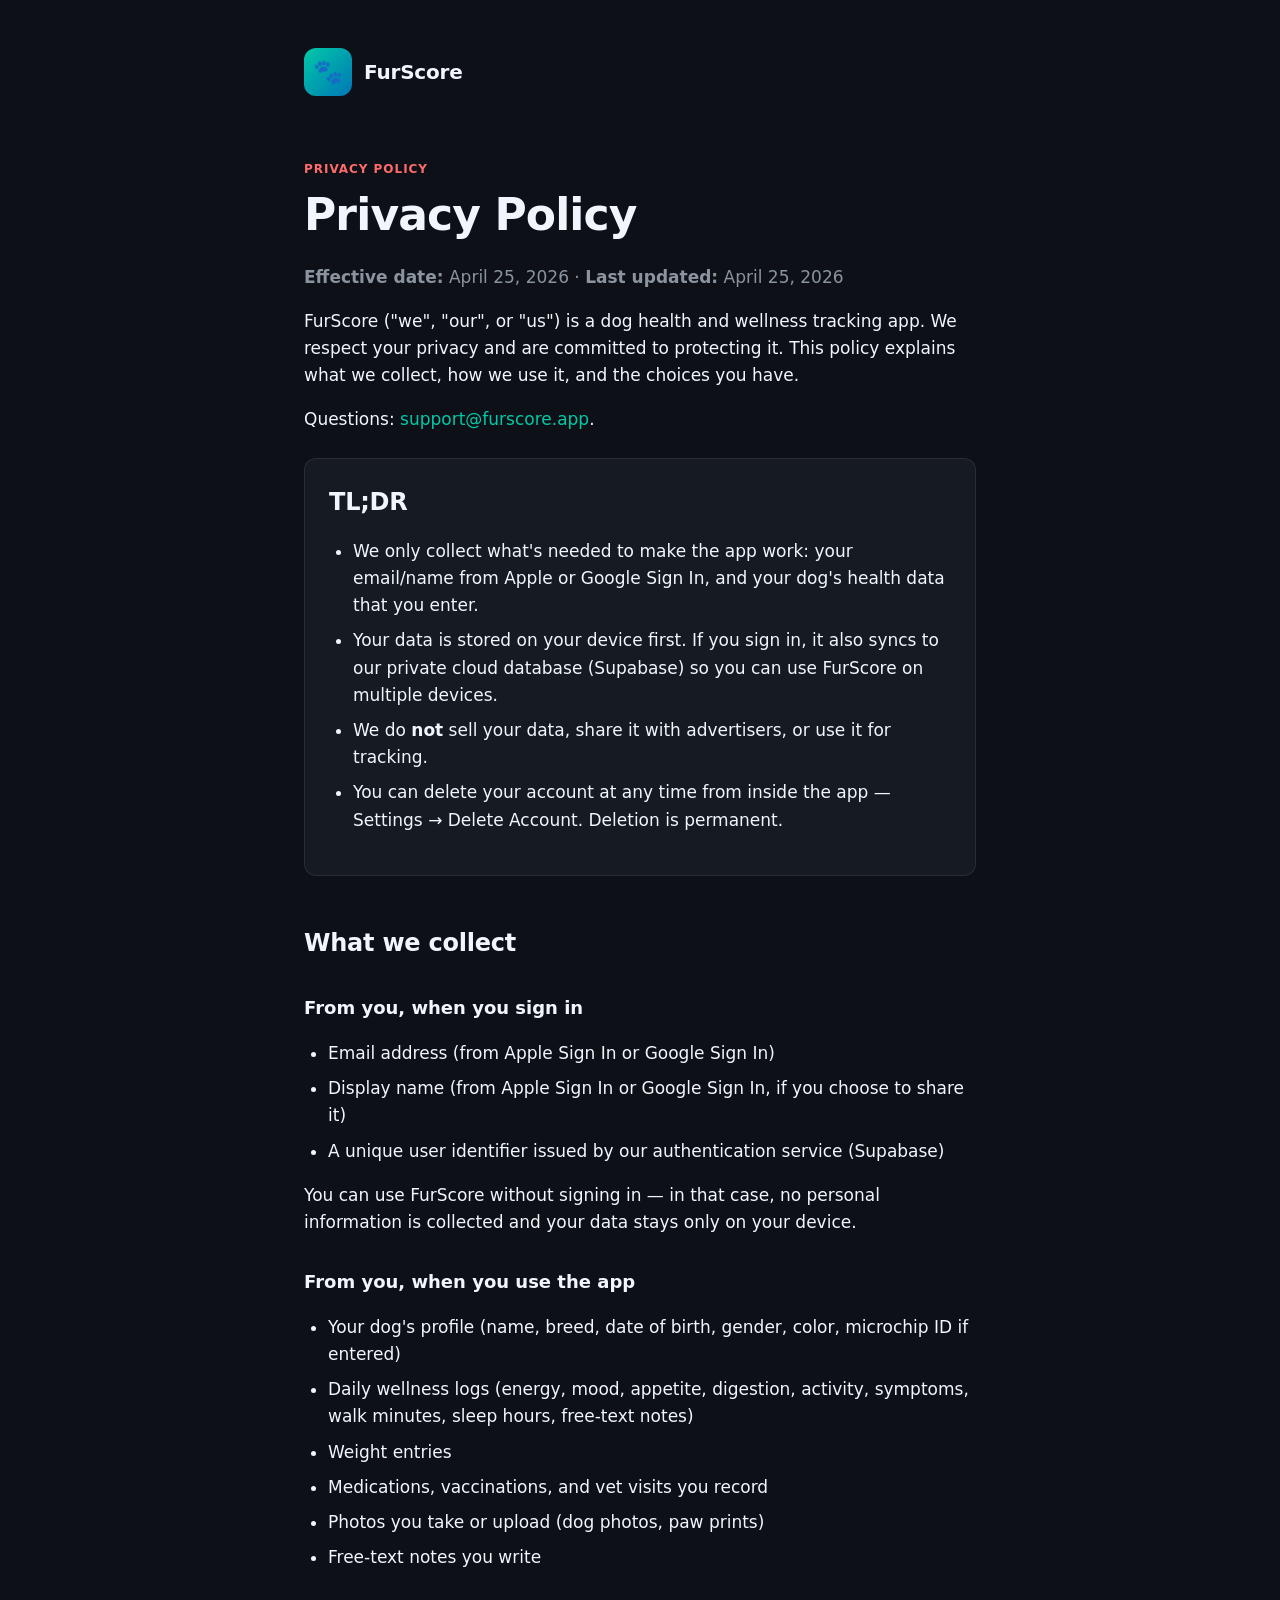
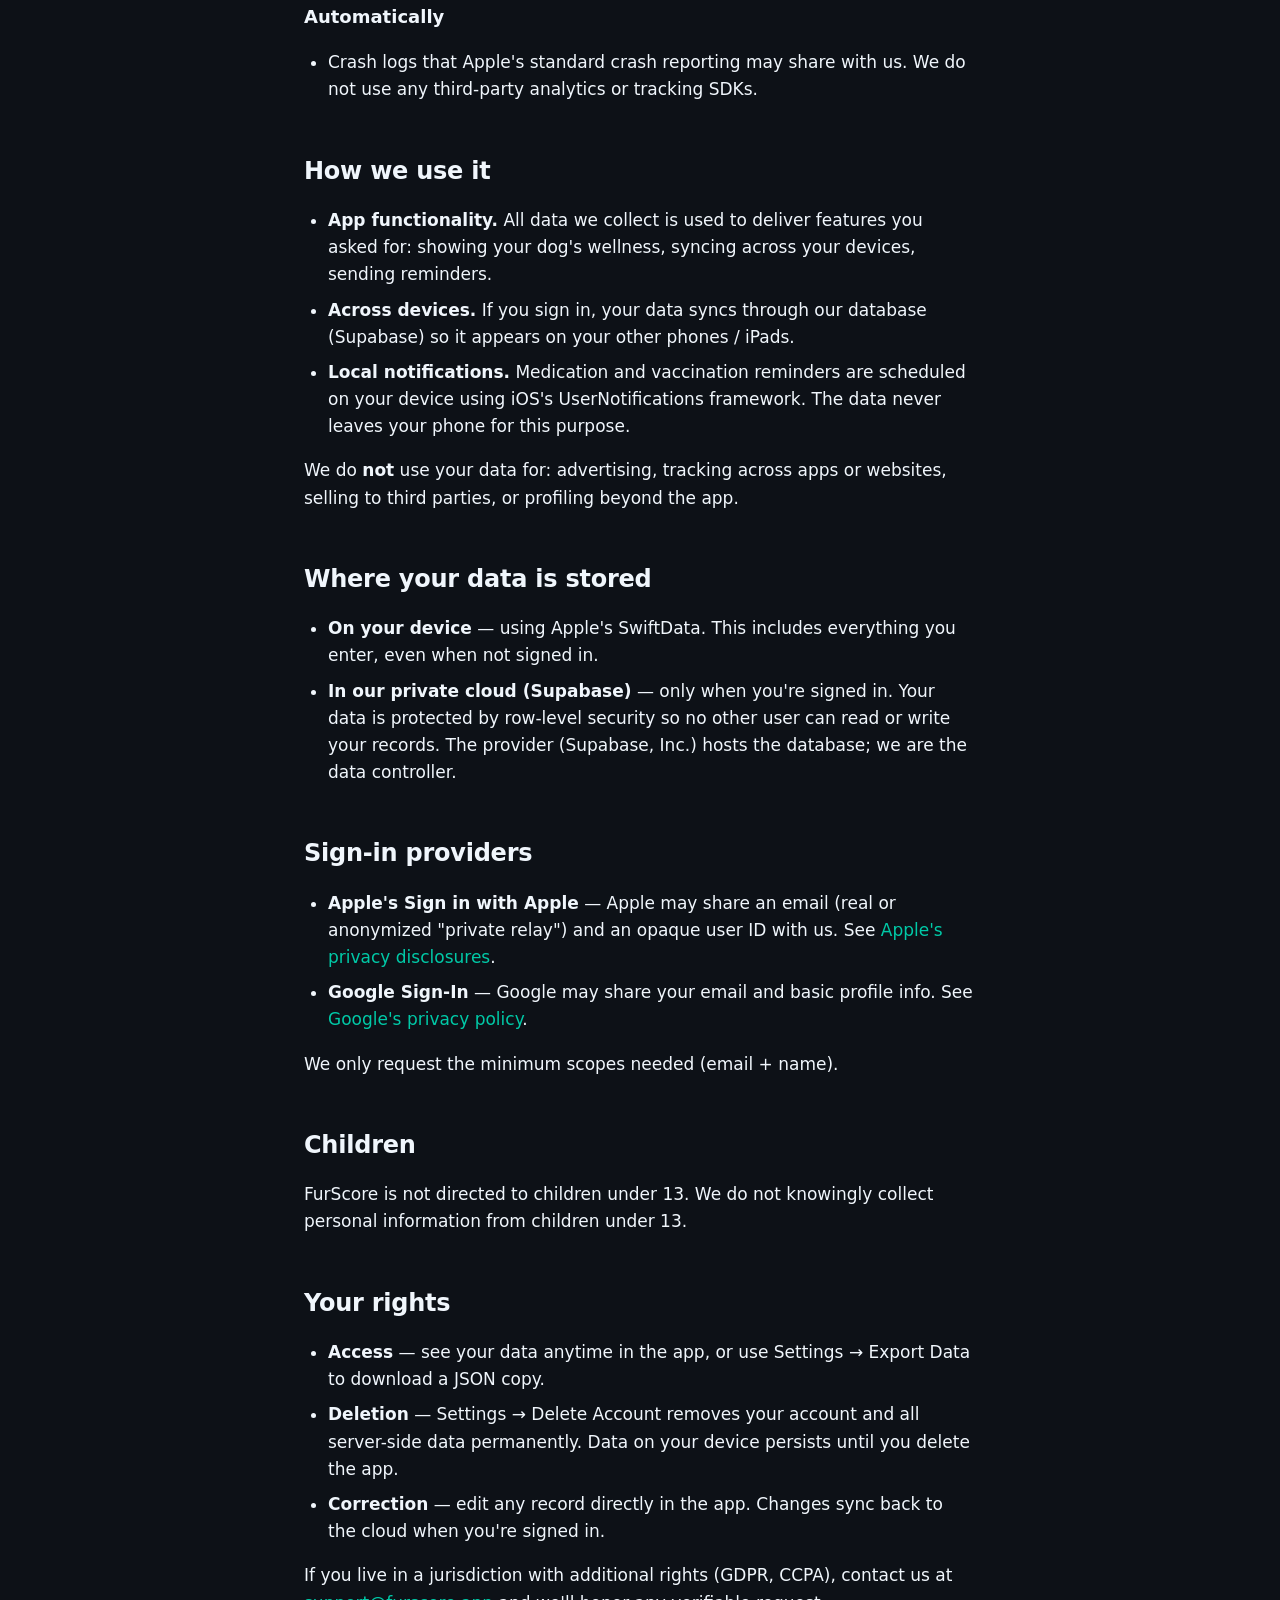
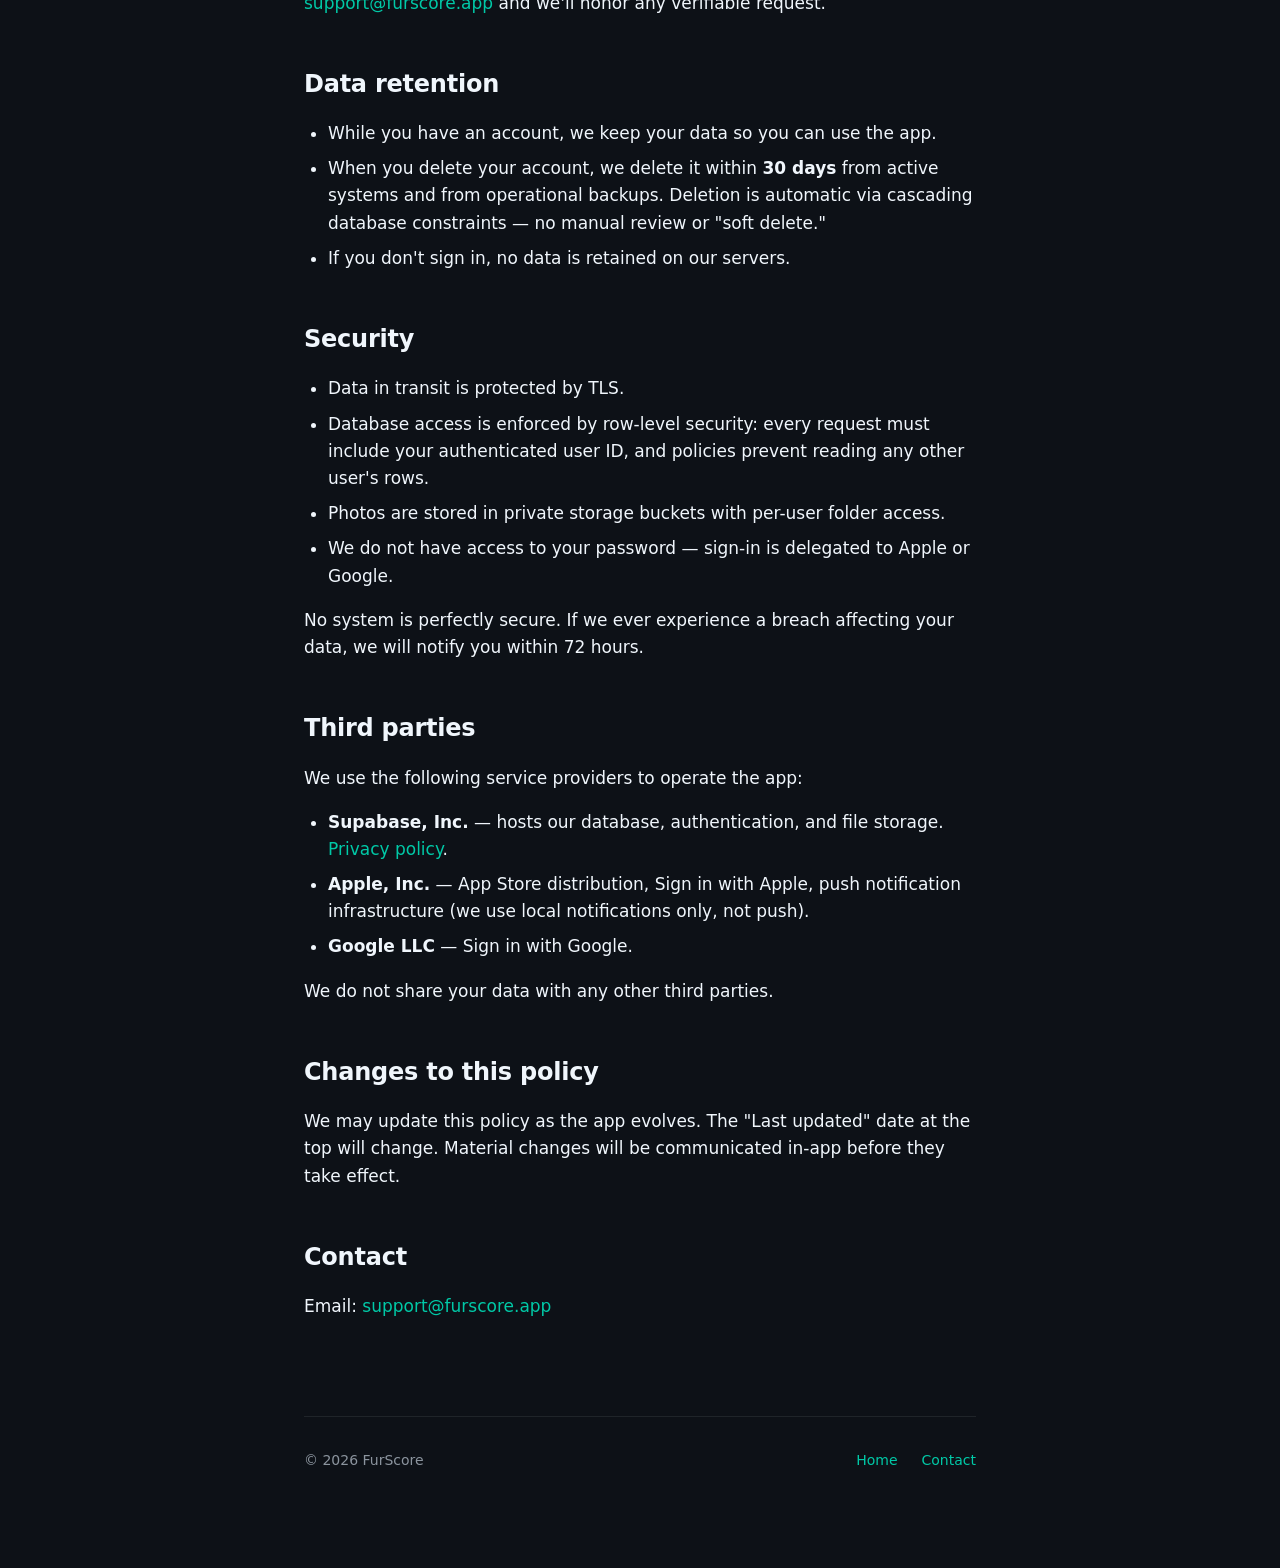
==== privacy.html @ dee716a1 "feat: initial landing page + privacy policy" ====
<!doctype html>
<html lang="en">
<head>
  <meta charset="utf-8">
  <meta name="viewport" content="width=device-width, initial-scale=1">
  <title>Privacy Policy — FurScore</title>
  <meta name="description" content="FurScore privacy policy. What we collect, how we use it, and your choices.">
  <link rel="stylesheet" href="styles.css">
</head>
<body>
  <main class="container">
    <header class="site-header">
      <div class="logo">🐾</div>
      <div class="brand"><a href="index.html" style="color: inherit;">FurScore</a></div>
    </header>

    <div class="eyebrow">Privacy Policy</div>
    <h1>Privacy Policy</h1>
    <p class="muted"><strong>Effective date:</strong> April 25, 2026 · <strong>Last updated:</strong> April 25, 2026</p>

    <p>FurScore ("we", "our", or "us") is a dog health and wellness tracking app. We respect your privacy and are committed to protecting it. This policy explains what we collect, how we use it, and the choices you have.</p>
    <p>Questions: <a href="mailto:support@furscore.app">support@furscore.app</a>.</p>

    <div class="card">
      <h2>TL;DR</h2>
      <ul>
        <li>We only collect what's needed to make the app work: your email/name from Apple or Google Sign In, and your dog's health data that you enter.</li>
        <li>Your data is stored on your device first. If you sign in, it also syncs to our private cloud database (Supabase) so you can use FurScore on multiple devices.</li>
        <li>We do <strong>not</strong> sell your data, share it with advertisers, or use it for tracking.</li>
        <li>You can delete your account at any time from inside the app — Settings → Delete Account. Deletion is permanent.</li>
      </ul>
    </div>

    <h2>What we collect</h2>

    <h3>From you, when you sign in</h3>
    <ul>
      <li>Email address (from Apple Sign In or Google Sign In)</li>
      <li>Display name (from Apple Sign In or Google Sign In, if you choose to share it)</li>
      <li>A unique user identifier issued by our authentication service (Supabase)</li>
    </ul>
    <p>You can use FurScore without signing in — in that case, no personal information is collected and your data stays only on your device.</p>

    <h3>From you, when you use the app</h3>
    <ul>
      <li>Your dog's profile (name, breed, date of birth, gender, color, microchip ID if entered)</li>
      <li>Daily wellness logs (energy, mood, appetite, digestion, activity, symptoms, walk minutes, sleep hours, free-text notes)</li>
      <li>Weight entries</li>
      <li>Medications, vaccinations, and vet visits you record</li>
      <li>Photos you take or upload (dog photos, paw prints)</li>
      <li>Free-text notes you write</li>
    </ul>

    <h3>Automatically</h3>
    <ul>
      <li>Crash logs that Apple's standard crash reporting may share with us. We do not use any third-party analytics or tracking SDKs.</li>
    </ul>

    <h2>How we use it</h2>
    <ul>
      <li><strong>App functionality.</strong> All data we collect is used to deliver features you asked for: showing your dog's wellness, syncing across your devices, sending reminders.</li>
      <li><strong>Across devices.</strong> If you sign in, your data syncs through our database (Supabase) so it appears on your other phones / iPads.</li>
      <li><strong>Local notifications.</strong> Medication and vaccination reminders are scheduled on your device using iOS's UserNotifications framework. The data never leaves your phone for this purpose.</li>
    </ul>
    <p>We do <strong>not</strong> use your data for: advertising, tracking across apps or websites, selling to third parties, or profiling beyond the app.</p>

    <h2>Where your data is stored</h2>
    <ul>
      <li><strong>On your device</strong> — using Apple's SwiftData. This includes everything you enter, even when not signed in.</li>
      <li><strong>In our private cloud (Supabase)</strong> — only when you're signed in. Your data is protected by row-level security so no other user can read or write your records. The provider (Supabase, Inc.) hosts the database; we are the data controller.</li>
    </ul>

    <h2>Sign-in providers</h2>
    <ul>
      <li><strong>Apple's Sign in with Apple</strong> — Apple may share an email (real or anonymized "private relay") and an opaque user ID with us. See <a href="https://www.apple.com/legal/privacy/data/en/sign-in-with-apple/" target="_blank" rel="noopener">Apple's privacy disclosures</a>.</li>
      <li><strong>Google Sign-In</strong> — Google may share your email and basic profile info. See <a href="https://policies.google.com/privacy" target="_blank" rel="noopener">Google's privacy policy</a>.</li>
    </ul>
    <p>We only request the minimum scopes needed (email + name).</p>

    <h2>Children</h2>
    <p>FurScore is not directed to children under 13. We do not knowingly collect personal information from children under 13.</p>

    <h2>Your rights</h2>
    <ul>
      <li><strong>Access</strong> — see your data anytime in the app, or use Settings → Export Data to download a JSON copy.</li>
      <li><strong>Deletion</strong> — Settings → Delete Account removes your account and all server-side data permanently. Data on your device persists until you delete the app.</li>
      <li><strong>Correction</strong> — edit any record directly in the app. Changes sync back to the cloud when you're signed in.</li>
    </ul>
    <p>If you live in a jurisdiction with additional rights (GDPR, CCPA), contact us at <a href="mailto:support@furscore.app">support@furscore.app</a> and we'll honor any verifiable request.</p>

    <h2>Data retention</h2>
    <ul>
      <li>While you have an account, we keep your data so you can use the app.</li>
      <li>When you delete your account, we delete it within <strong>30 days</strong> from active systems and from operational backups. Deletion is automatic via cascading database constraints — no manual review or "soft delete."</li>
      <li>If you don't sign in, no data is retained on our servers.</li>
    </ul>

    <h2>Security</h2>
    <ul>
      <li>Data in transit is protected by TLS.</li>
      <li>Database access is enforced by row-level security: every request must include your authenticated user ID, and policies prevent reading any other user's rows.</li>
      <li>Photos are stored in private storage buckets with per-user folder access.</li>
      <li>We do not have access to your password — sign-in is delegated to Apple or Google.</li>
    </ul>
    <p>No system is perfectly secure. If we ever experience a breach affecting your data, we will notify you within 72 hours.</p>

    <h2>Third parties</h2>
    <p>We use the following service providers to operate the app:</p>
    <ul>
      <li><strong>Supabase, Inc.</strong> — hosts our database, authentication, and file storage. <a href="https://supabase.com/privacy" target="_blank" rel="noopener">Privacy policy</a>.</li>
      <li><strong>Apple, Inc.</strong> — App Store distribution, Sign in with Apple, push notification infrastructure (we use local notifications only, not push).</li>
      <li><strong>Google LLC</strong> — Sign in with Google.</li>
    </ul>
    <p>We do not share your data with any other third parties.</p>

    <h2>Changes to this policy</h2>
    <p>We may update this policy as the app evolves. The "Last updated" date at the top will change. Material changes will be communicated in-app before they take effect.</p>

    <h2>Contact</h2>
    <p>Email: <a href="mailto:support@furscore.app">support@furscore.app</a></p>

    <footer>
      <div>© 2026 FurScore</div>
      <nav>
        <a href="index.html">Home</a>
        <a href="mailto:support@furscore.app">Contact</a>
      </nav>
    </footer>
  </main>
</body>
</html>
---- styles.css ----
:root {
  --bg: #0d1117;
  --surface: #161b22;
  --text: #f0f6fc;
  --text-muted: #8b949e;
  --primary: #00c9a7;
  --accent: #ff6b6b;
  --border: rgba(240, 246, 252, 0.08);
  --max-width: 720px;
}

* { box-sizing: border-box; }

html {
  scroll-behavior: smooth;
  -webkit-text-size-adjust: 100%;
}

body {
  margin: 0;
  font-family: -apple-system, BlinkMacSystemFont, "SF Pro Rounded", "SF Pro Text", system-ui, sans-serif;
  background: var(--bg);
  color: var(--text);
  line-height: 1.6;
  font-size: 17px;
}

a {
  color: var(--primary);
  text-decoration: none;
}

a:hover { text-decoration: underline; }

.container {
  max-width: var(--max-width);
  margin: 0 auto;
  padding: 48px 24px 96px;
}

header.site-header {
  display: flex;
  align-items: center;
  gap: 12px;
  margin-bottom: 64px;
}

.logo {
  width: 48px;
  height: 48px;
  border-radius: 12px;
  background: linear-gradient(135deg, var(--primary), #0077b6);
  display: flex;
  align-items: center;
  justify-content: center;
  font-size: 24px;
}

.brand {
  font-weight: 800;
  font-size: 20px;
  letter-spacing: -0.01em;
}

.eyebrow {
  text-transform: uppercase;
  letter-spacing: 0.08em;
  font-size: 12px;
  font-weight: 800;
  color: var(--accent);
  margin-bottom: 12px;
}

h1 {
  font-size: 44px;
  font-weight: 800;
  line-height: 1.1;
  margin: 0 0 24px;
  letter-spacing: -0.02em;
}

h2 {
  font-size: 24px;
  font-weight: 700;
  margin: 48px 0 16px;
  letter-spacing: -0.01em;
}

h3 {
  font-size: 18px;
  font-weight: 700;
  margin: 32px 0 12px;
}

p, li { color: var(--text); }

.muted { color: var(--text-muted); }

ul {
  padding-left: 24px;
}

li { margin-bottom: 8px; }

.lede {
  font-size: 19px;
  color: var(--text-muted);
  margin-bottom: 32px;
}

.card {
  background: var(--surface);
  border: 1px solid var(--border);
  border-radius: 12px;
  padding: 24px;
  margin: 24px 0;
}

.card h2:first-child { margin-top: 0; }

footer {
  margin-top: 96px;
  padding-top: 32px;
  border-top: 1px solid var(--border);
  color: var(--text-muted);
  font-size: 14px;
  display: flex;
  justify-content: space-between;
  flex-wrap: wrap;
  gap: 12px;
}

footer nav { display: flex; gap: 24px; }

@media (max-width: 600px) {
  h1 { font-size: 34px; }
  h2 { font-size: 22px; }
  .container { padding: 32px 20px 64px; }
  footer { flex-direction: column; }
}
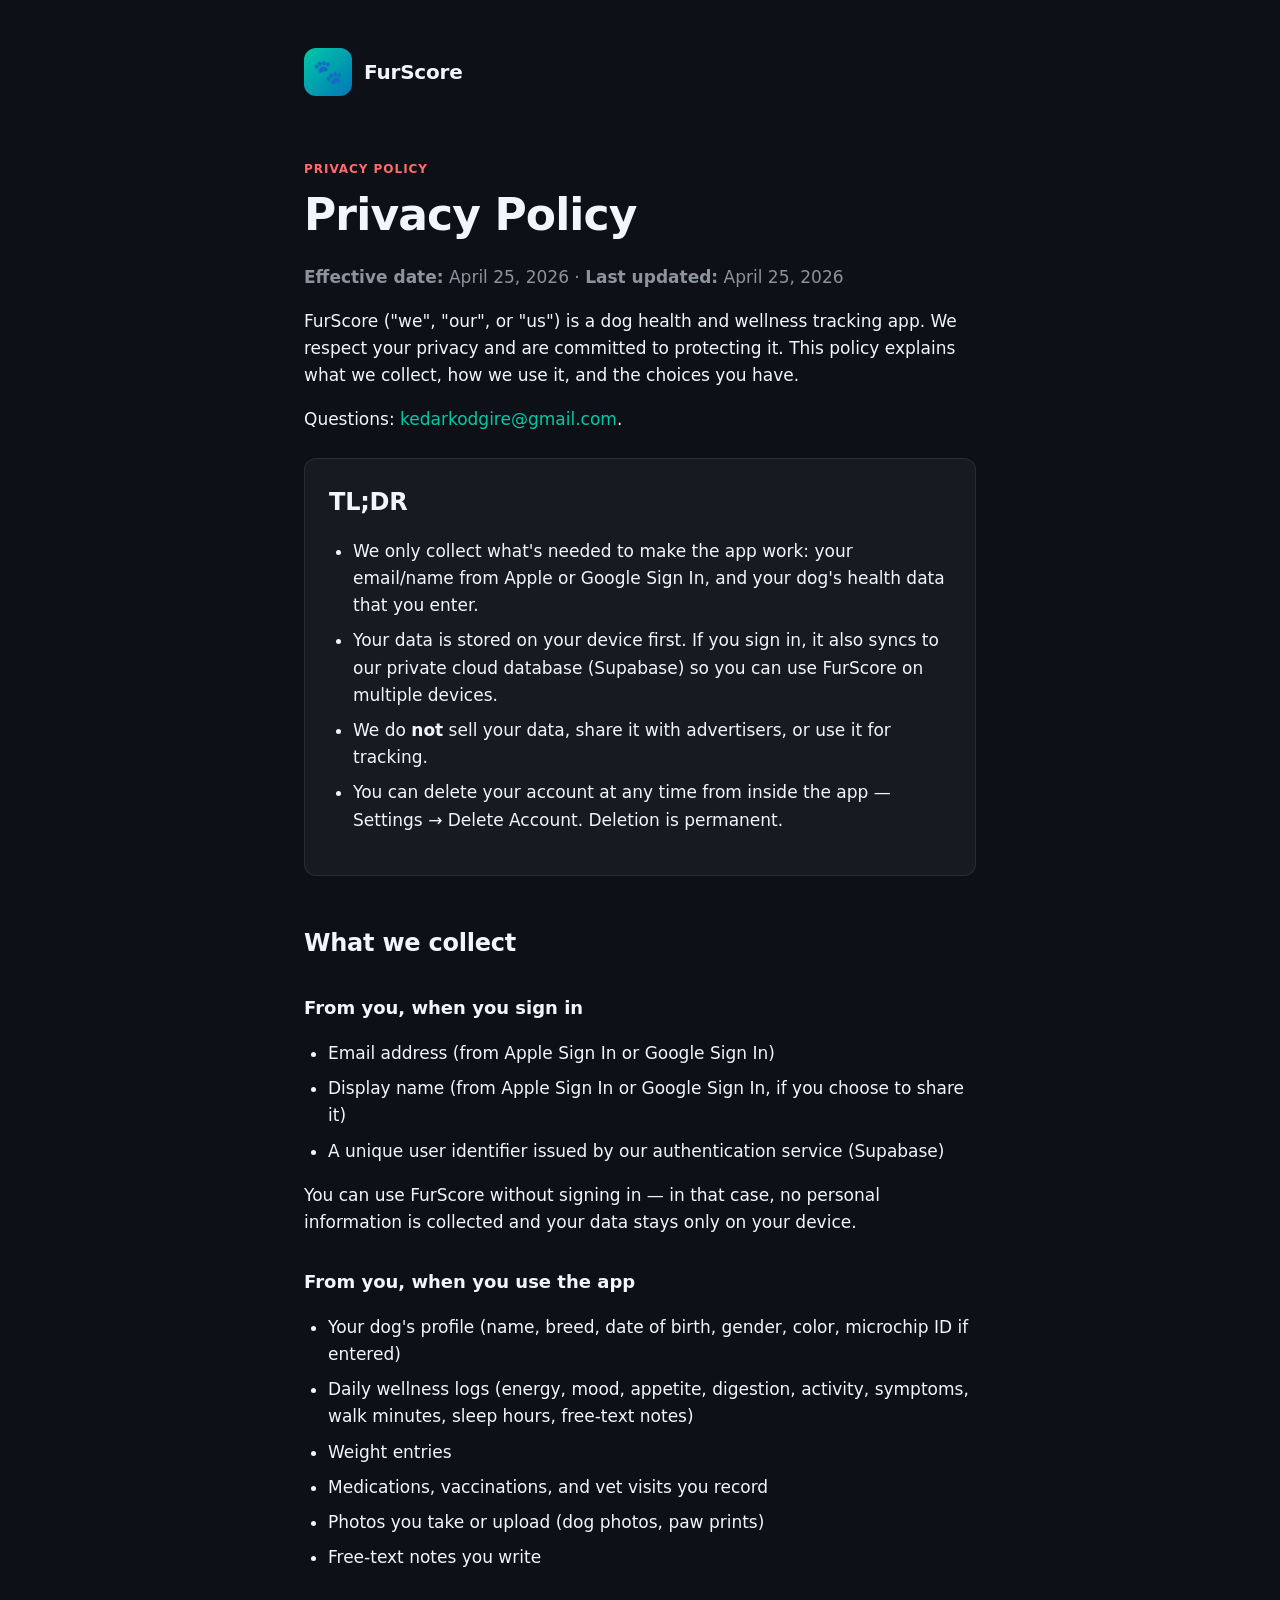
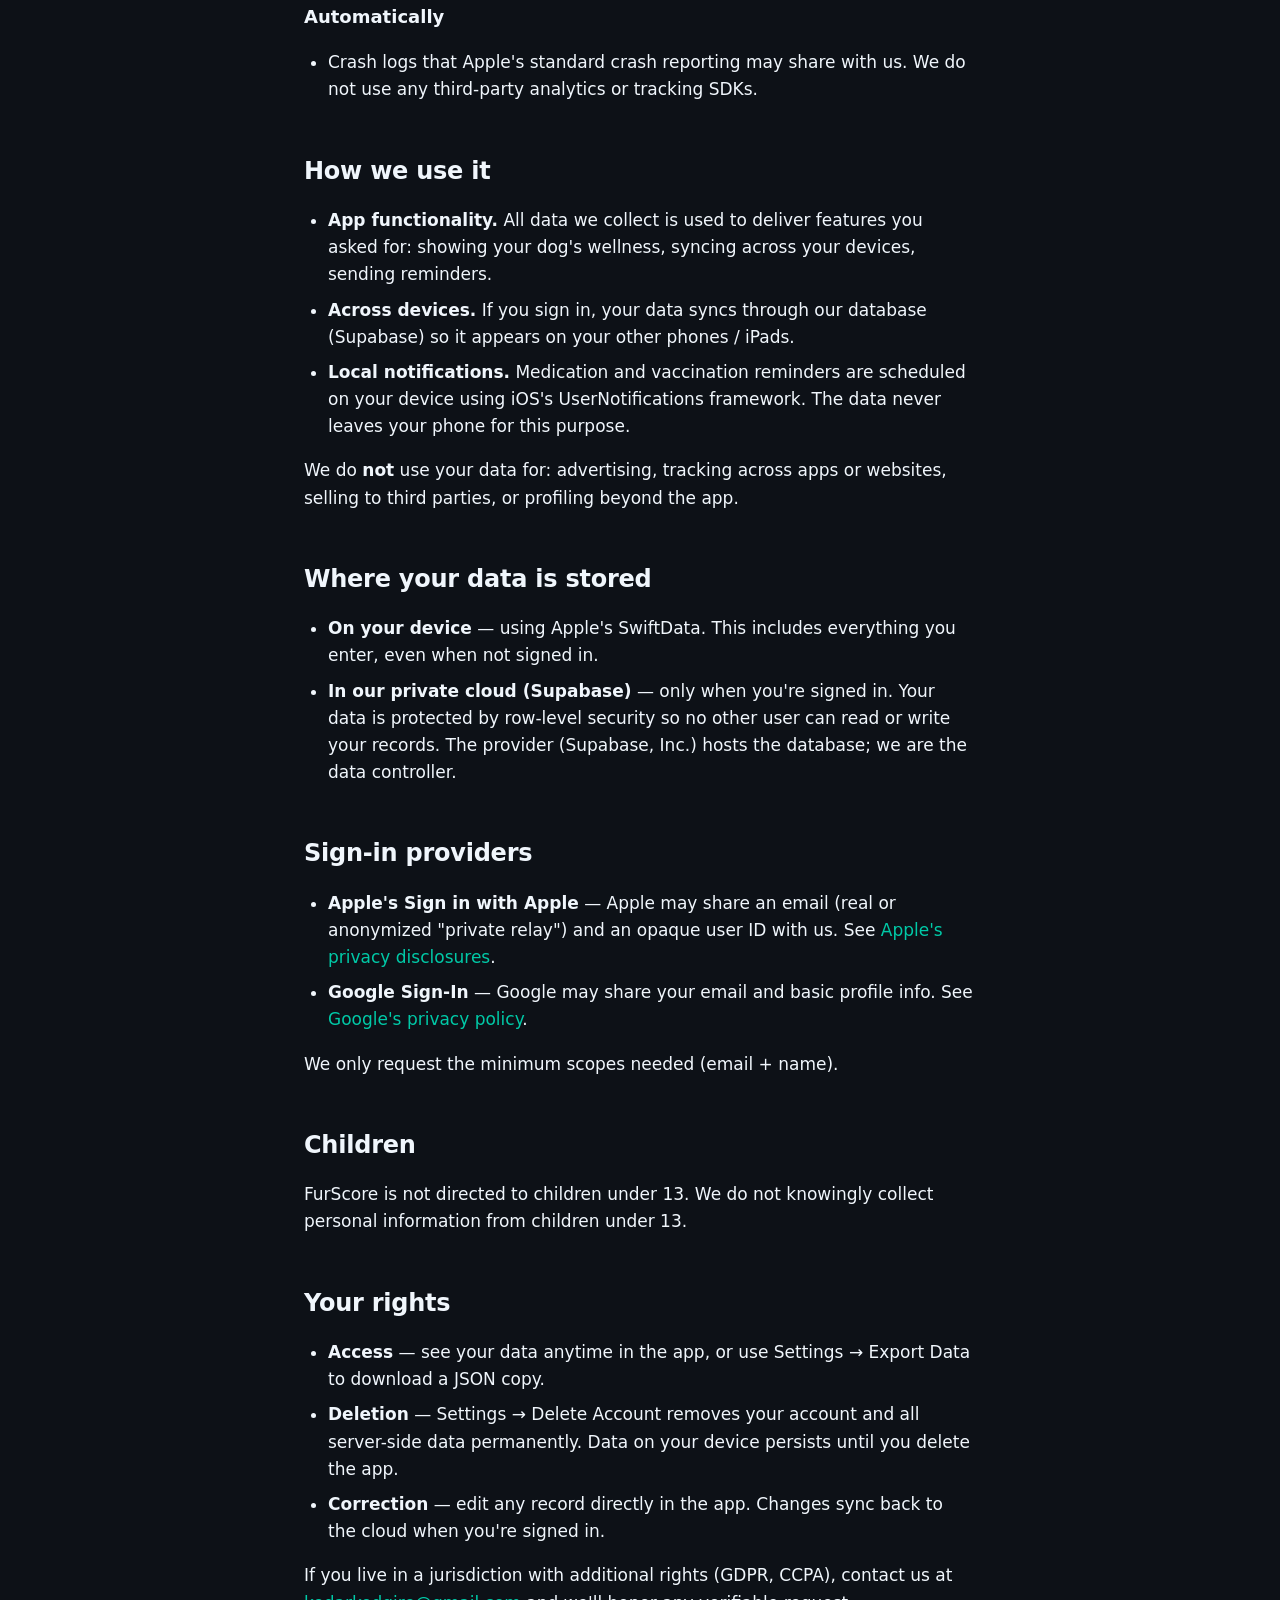
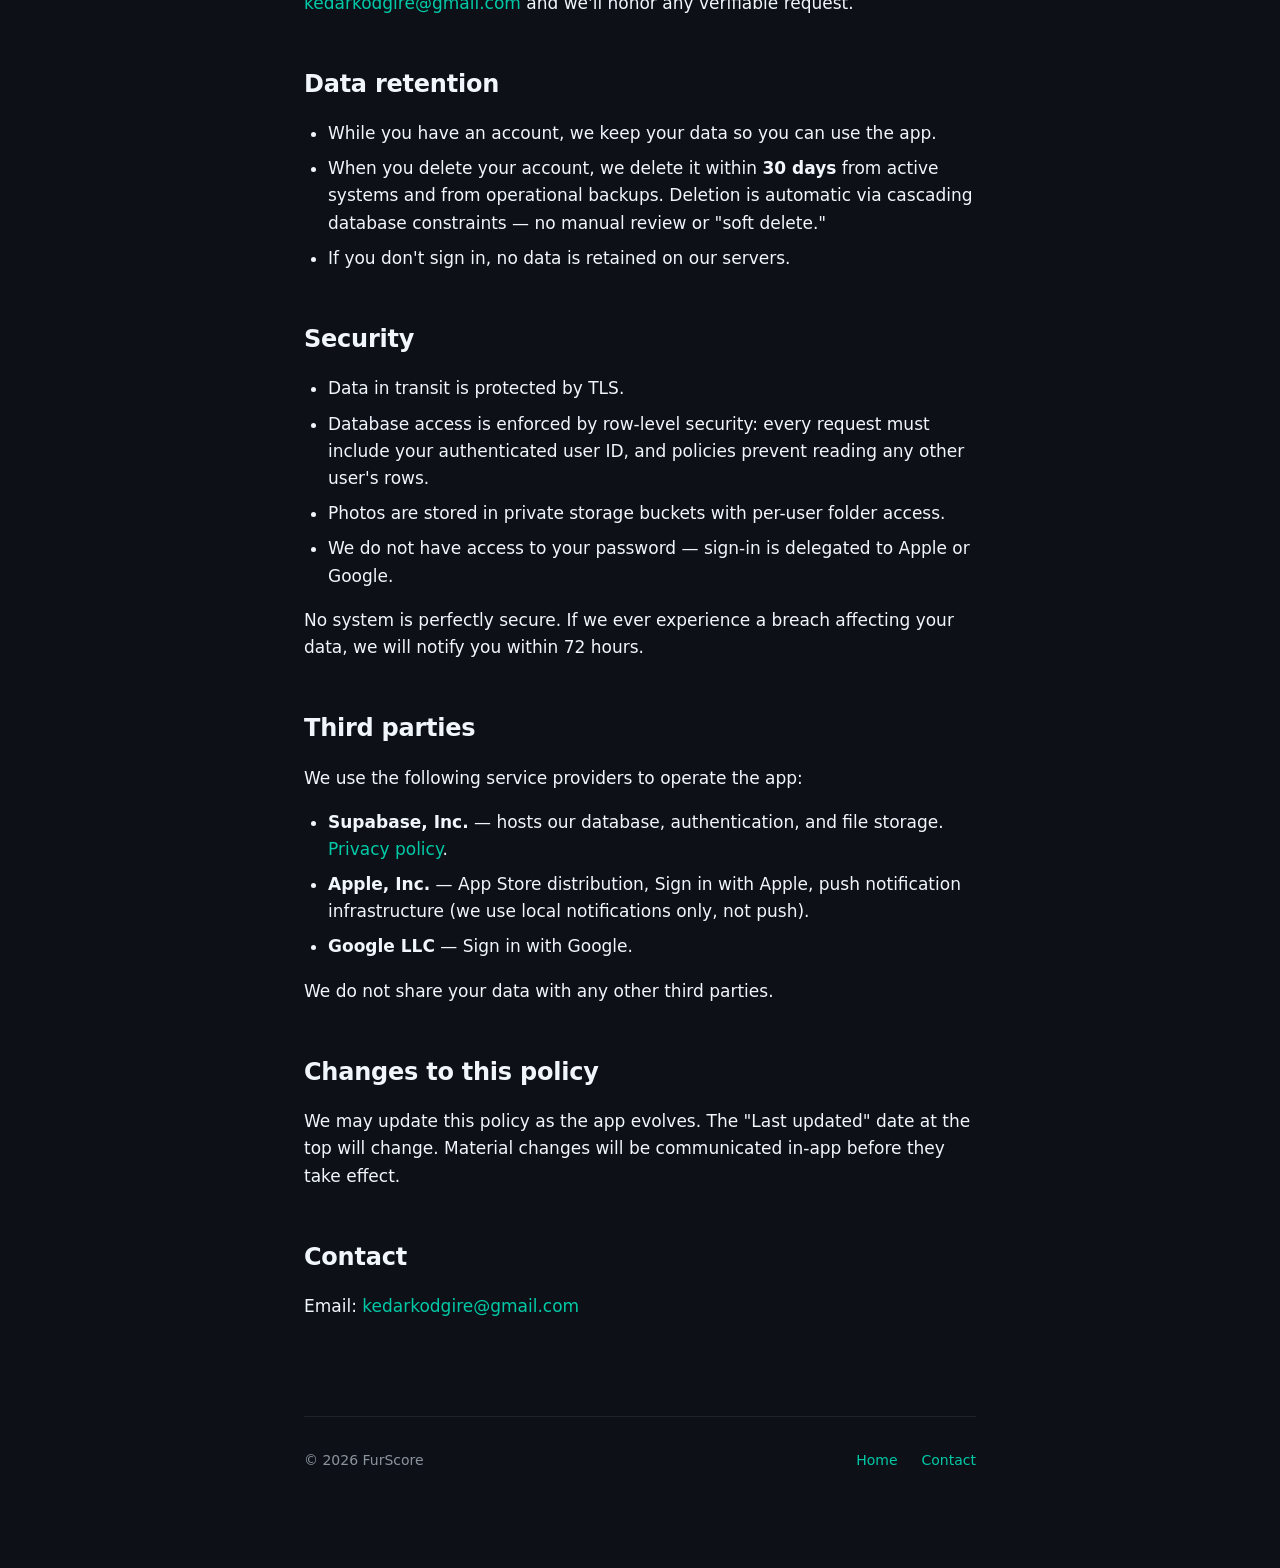
==== commit 0848736b: "chore: switch support email to kedarkodgire@gmail.com" ====
--- a/privacy.html
+++ b/privacy.html
@@ -19,7 +19,7 @@
     <p class="muted"><strong>Effective date:</strong> April 25, 2026 · <strong>Last updated:</strong> April 25, 2026</p>
 
     <p>FurScore ("we", "our", or "us") is a dog health and wellness tracking app. We respect your privacy and are committed to protecting it. This policy explains what we collect, how we use it, and the choices you have.</p>
-    <p>Questions: <a href="mailto:support@furscore.app">support@furscore.app</a>.</p>
+    <p>Questions: <a href="mailto:kedarkodgire@gmail.com">kedarkodgire@gmail.com</a>.</p>
 
     <div class="card">
       <h2>TL;DR</h2>
@@ -86,7 +86,7 @@
       <li><strong>Deletion</strong> — Settings → Delete Account removes your account and all server-side data permanently. Data on your device persists until you delete the app.</li>
       <li><strong>Correction</strong> — edit any record directly in the app. Changes sync back to the cloud when you're signed in.</li>
     </ul>
-    <p>If you live in a jurisdiction with additional rights (GDPR, CCPA), contact us at <a href="mailto:support@furscore.app">support@furscore.app</a> and we'll honor any verifiable request.</p>
+    <p>If you live in a jurisdiction with additional rights (GDPR, CCPA), contact us at <a href="mailto:kedarkodgire@gmail.com">kedarkodgire@gmail.com</a> and we'll honor any verifiable request.</p>
 
     <h2>Data retention</h2>
     <ul>
@@ -117,13 +117,13 @@
     <p>We may update this policy as the app evolves. The "Last updated" date at the top will change. Material changes will be communicated in-app before they take effect.</p>
 
     <h2>Contact</h2>
-    <p>Email: <a href="mailto:support@furscore.app">support@furscore.app</a></p>
+    <p>Email: <a href="mailto:kedarkodgire@gmail.com">kedarkodgire@gmail.com</a></p>
 
     <footer>
       <div>© 2026 FurScore</div>
       <nav>
         <a href="index.html">Home</a>
-        <a href="mailto:support@furscore.app">Contact</a>
+        <a href="mailto:kedarkodgire@gmail.com">Contact</a>
       </nav>
     </footer>
   </main>
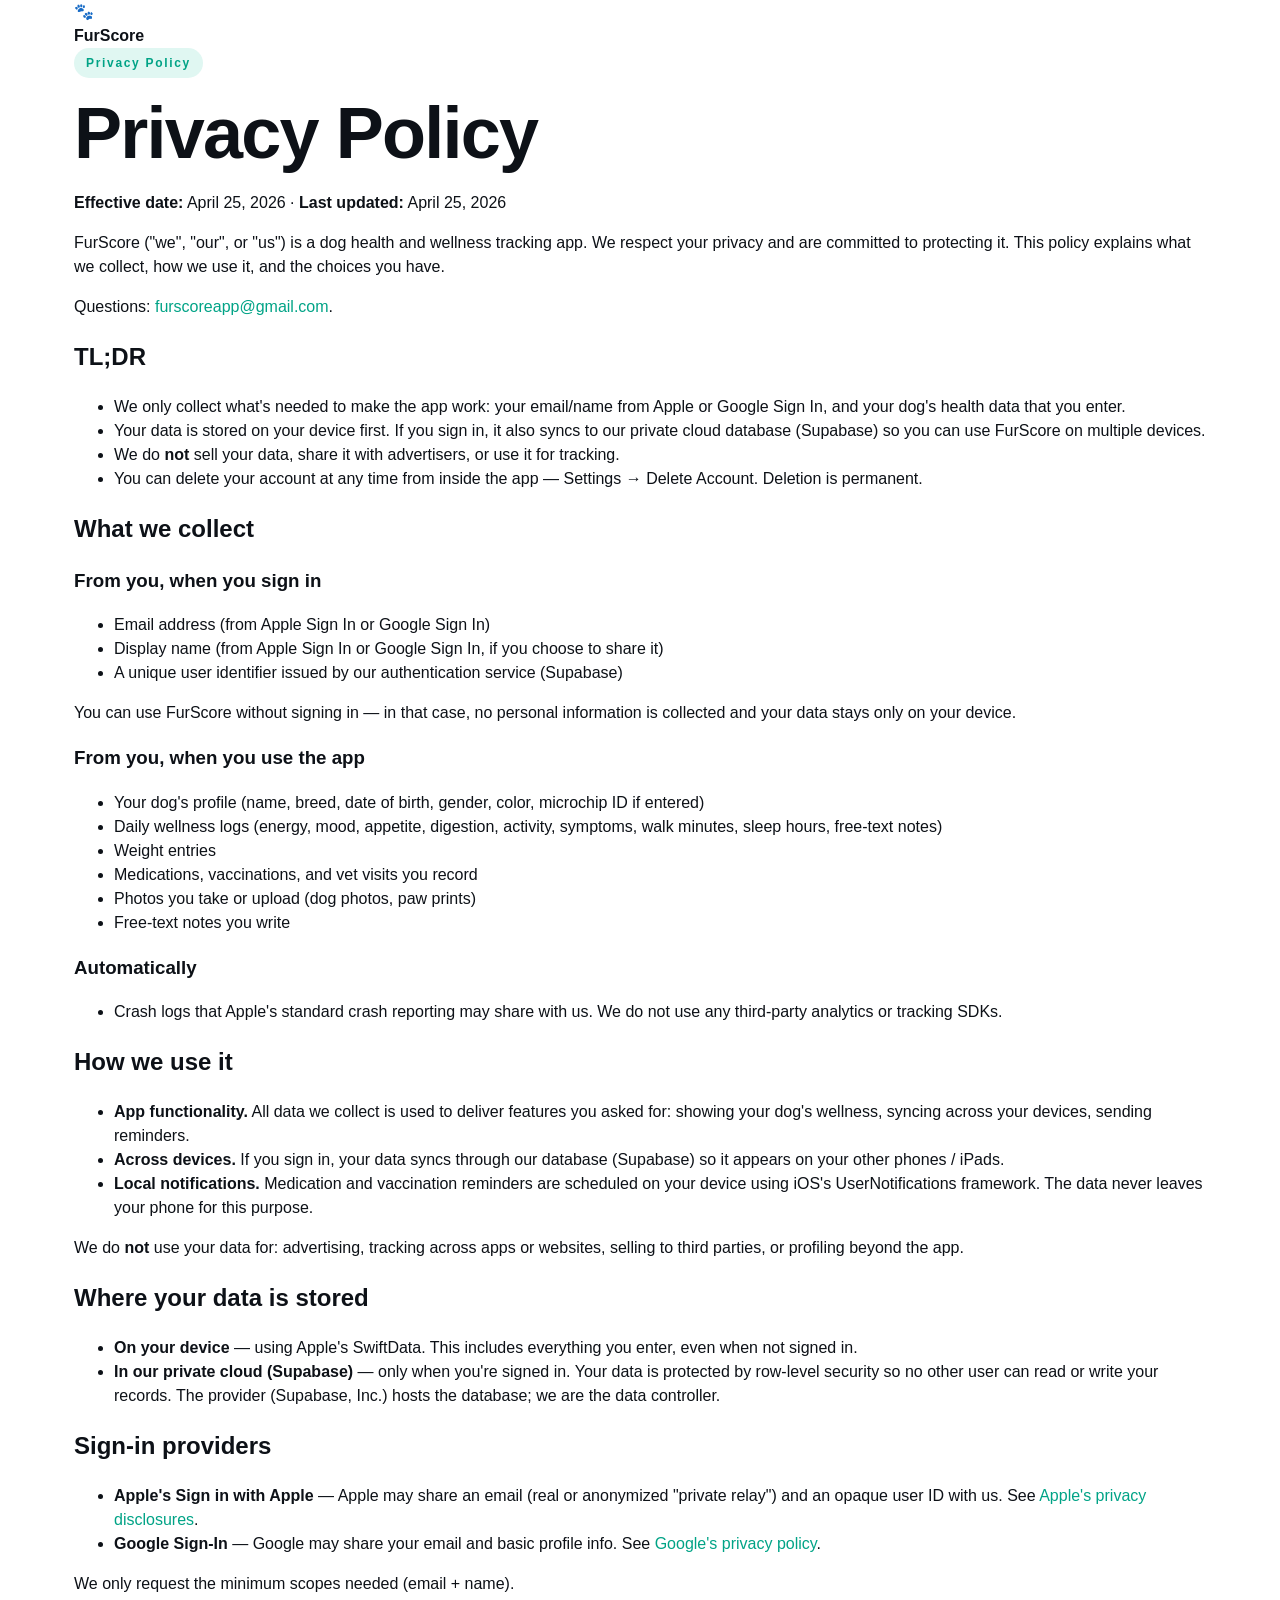
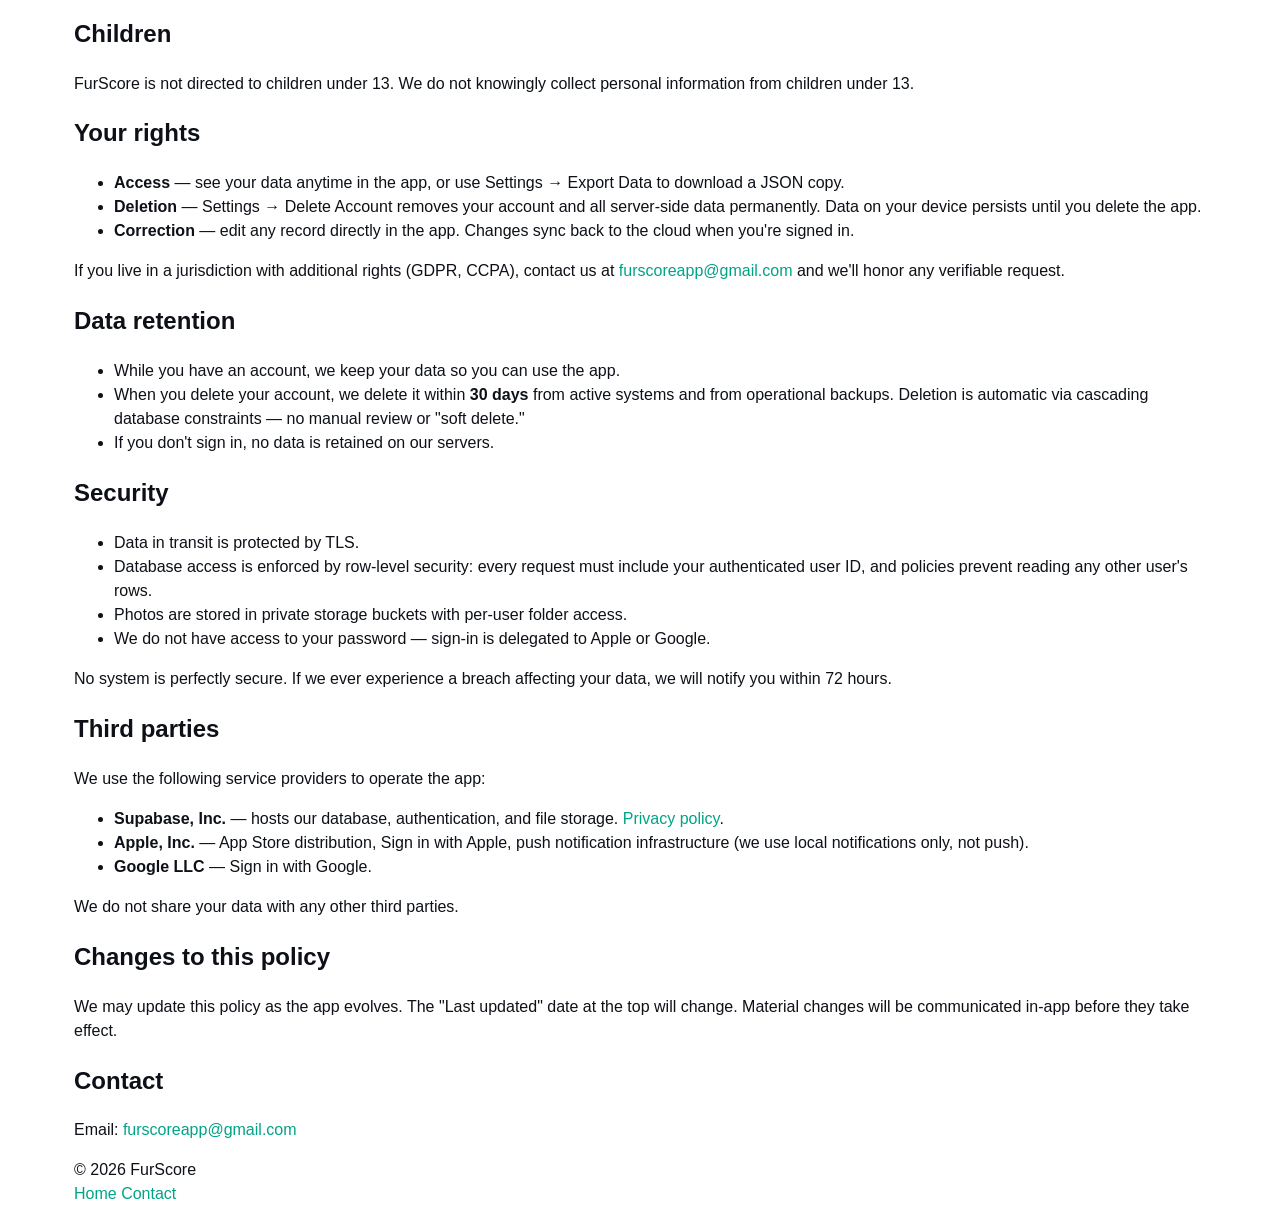
==== commit d646c77a: "Switch contact email to furscoreapp@gmail.com Replaces the placeholder hello@furscore.app on the lan" ====
--- a/privacy.html
+++ b/privacy.html
@@ -19,7 +19,7 @@
     <p class="muted"><strong>Effective date:</strong> April 25, 2026 · <strong>Last updated:</strong> April 25, 2026</p>
 
     <p>FurScore ("we", "our", or "us") is a dog health and wellness tracking app. We respect your privacy and are committed to protecting it. This policy explains what we collect, how we use it, and the choices you have.</p>
-    <p>Questions: <a href="mailto:kedarkodgire@gmail.com">kedarkodgire@gmail.com</a>.</p>
+    <p>Questions: <a href="mailto:furscoreapp@gmail.com">furscoreapp@gmail.com</a>.</p>
 
     <div class="card">
       <h2>TL;DR</h2>
@@ -86,7 +86,7 @@
       <li><strong>Deletion</strong> — Settings → Delete Account removes your account and all server-side data permanently. Data on your device persists until you delete the app.</li>
       <li><strong>Correction</strong> — edit any record directly in the app. Changes sync back to the cloud when you're signed in.</li>
     </ul>
-    <p>If you live in a jurisdiction with additional rights (GDPR, CCPA), contact us at <a href="mailto:kedarkodgire@gmail.com">kedarkodgire@gmail.com</a> and we'll honor any verifiable request.</p>
+    <p>If you live in a jurisdiction with additional rights (GDPR, CCPA), contact us at <a href="mailto:furscoreapp@gmail.com">furscoreapp@gmail.com</a> and we'll honor any verifiable request.</p>
 
     <h2>Data retention</h2>
     <ul>
@@ -117,13 +117,13 @@
     <p>We may update this policy as the app evolves. The "Last updated" date at the top will change. Material changes will be communicated in-app before they take effect.</p>
 
     <h2>Contact</h2>
-    <p>Email: <a href="mailto:kedarkodgire@gmail.com">kedarkodgire@gmail.com</a></p>
+    <p>Email: <a href="mailto:furscoreapp@gmail.com">furscoreapp@gmail.com</a></p>
 
     <footer>
       <div>© 2026 FurScore</div>
       <nav>
         <a href="index.html">Home</a>
-        <a href="mailto:kedarkodgire@gmail.com">Contact</a>
+        <a href="mailto:furscoreapp@gmail.com">Contact</a>
       </nav>
     </footer>
   </main>
--- a/styles.css
+++ b/styles.css
@@ -1,140 +1,445 @@
+/* ============================================================
+   FurScore — landing page styles
+   Brand: emerald primary #00C9A7, coral #FF6B6B, amber #FFB347
+   ============================================================ */
+
 :root {
-  --bg: #0d1117;
-  --surface: #161b22;
-  --text: #f0f6fc;
-  --text-muted: #8b949e;
+  --bg: #ffffff;
+  --bg-soft: #f7fafa;
+  --bg-card: #ffffff;
+  --ink: #0d1117;
+  --ink-2: #2f3a46;
+  --muted: #5e6b7a;
+  --muted-2: #8a96a3;
+  --line: #e6ecef;
   --primary: #00c9a7;
-  --accent: #ff6b6b;
-  --border: rgba(240, 246, 252, 0.08);
-  --max-width: 720px;
+  --primary-dark: #00a386;
+  --primary-soft: #e0f7f2;
+  --coral: #ff6b6b;
+  --gold: #ffb347;
+  --indigo: #6366f1;
+  --shadow-sm: 0 2px 8px rgba(13, 17, 23, 0.06);
+  --shadow-md: 0 12px 32px rgba(13, 17, 23, 0.10);
+  --shadow-lg: 0 24px 60px rgba(13, 17, 23, 0.18);
+  --radius-sm: 12px;
+  --radius-md: 18px;
+  --radius-lg: 28px;
+  --container: 1180px;
 }
 
 * { box-sizing: border-box; }
-
-html {
-  scroll-behavior: smooth;
-  -webkit-text-size-adjust: 100%;
-}
-
+html { scroll-behavior: smooth; }
 body {
   margin: 0;
-  font-family: -apple-system, BlinkMacSystemFont, "SF Pro Rounded", "SF Pro Text", system-ui, sans-serif;
+  padding: 0;
+  font-family: 'Inter', -apple-system, BlinkMacSystemFont, 'SF Pro Text', sans-serif;
   background: var(--bg);
-  color: var(--text);
-  line-height: 1.6;
+  color: var(--ink);
+  line-height: 1.5;
+  -webkit-font-smoothing: antialiased;
+  -moz-osx-font-smoothing: grayscale;
+}
+
+a { color: var(--primary-dark); text-decoration: none; }
+a:hover { color: var(--primary); }
+
+img { max-width: 100%; display: block; }
+
+.container {
+  max-width: var(--container);
+  margin: 0 auto;
+  padding: 0 24px;
+}
+
+/* ===== Top nav ===== */
+.topnav {
+  position: sticky;
+  top: 0;
+  z-index: 50;
+  background: rgba(255, 255, 255, 0.85);
+  backdrop-filter: saturate(180%) blur(16px);
+  -webkit-backdrop-filter: saturate(180%) blur(16px);
+  border-bottom: 1px solid rgba(13, 17, 23, 0.06);
+}
+.topnav-inner {
+  max-width: var(--container);
+  margin: 0 auto;
+  padding: 14px 24px;
+  display: flex;
+  align-items: center;
+  justify-content: space-between;
+}
+.brand {
+  display: flex; align-items: center; gap: 8px;
+  color: var(--ink); font-weight: 700;
+}
+.brand:hover { color: var(--ink); }
+.brand-mark { font-size: 22px; }
+.brand-name { font-size: 18px; letter-spacing: -0.01em; }
+.topnav-links { display: flex; gap: 28px; }
+.topnav-links a {
+  color: var(--ink-2);
+  font-weight: 500;
+  font-size: 15px;
+}
+.topnav-links a:hover { color: var(--primary-dark); }
+
+/* ===== Hero ===== */
+.hero {
+  position: relative;
+  padding: 80px 0 100px;
+  overflow: hidden;
+}
+.hero-bg {
+  position: absolute;
+  inset: 0;
+  z-index: -1;
+  background:
+    radial-gradient(900px 500px at 20% 0%, rgba(0,201,167,0.18), transparent 60%),
+    radial-gradient(700px 500px at 90% 20%, rgba(255,179,71,0.18), transparent 60%),
+    linear-gradient(180deg, #f7fafa 0%, #ffffff 70%);
+}
+.hero-grid {
+  display: grid;
+  grid-template-columns: 1.1fr 1fr;
+  gap: 56px;
+  align-items: center;
+}
+.eyebrow {
+  display: inline-block;
+  font-size: 12px;
+  font-weight: 700;
+  letter-spacing: 0.14em;
+  color: var(--primary-dark);
+  background: var(--primary-soft);
+  padding: 6px 12px;
+  border-radius: 999px;
+  margin-bottom: 18px;
+}
+.eyebrow-light {
+  background: rgba(255, 255, 255, 0.18);
+  color: #fff;
+}
+h1 {
+  font-size: clamp(38px, 6vw, 72px);
+  line-height: 1.04;
+  font-weight: 800;
+  letter-spacing: -0.025em;
+  margin: 0 0 20px;
+  color: var(--ink);
+}
+.grad-text {
+  background: linear-gradient(135deg, #00c9a7 0%, #00a386 60%, #ffb347 110%);
+  -webkit-background-clip: text;
+  background-clip: text;
+  color: transparent;
+}
+.lede {
+  font-size: 18px;
+  color: var(--muted);
+  max-width: 540px;
+  margin: 0 0 28px;
+}
+.cta-row {
+  display: flex;
+  flex-wrap: wrap;
+  gap: 12px;
+  margin-bottom: 28px;
+}
+
+.btn {
+  display: inline-flex;
+  align-items: center;
+  justify-content: center;
+  gap: 8px;
+  padding: 14px 22px;
+  border-radius: 999px;
+  font-weight: 600;
+  font-size: 15px;
+  border: none;
+  cursor: pointer;
+  transition: transform 0.15s ease, box-shadow 0.2s ease, background 0.2s ease;
+  text-decoration: none;
+}
+.btn-primary {
+  background: linear-gradient(135deg, #00c9a7, #00a386);
+  color: #fff;
+  box-shadow: var(--shadow-md);
+}
+.btn-primary:hover {
+  transform: translateY(-1px);
+  box-shadow: var(--shadow-lg);
+  color: #fff;
+}
+.btn-ghost {
+  background: transparent;
+  color: var(--ink);
+  border: 1px solid var(--line);
+}
+.btn-ghost:hover {
+  border-color: var(--primary);
+  color: var(--primary-dark);
+}
+.btn-lg { padding: 18px 28px; font-size: 16px; }
+
+.trust-row {
+  display: flex;
+  flex-wrap: wrap;
+  gap: 22px;
+  font-size: 14px;
+  color: var(--muted);
+}
+.trust-item { white-space: nowrap; }
+
+/* ===== Phone frame ===== */
+.hero-phone {
+  display: flex;
+  justify-content: center;
+}
+.phone-frame {
+  width: 320px;
+  border-radius: 44px;
+  padding: 6px;
+  background: linear-gradient(160deg, #1a1f29 0%, #0d1117 100%);
+  box-shadow:
+    0 30px 80px rgba(13, 17, 23, 0.28),
+    0 0 0 1px rgba(13, 17, 23, 0.08);
+  transform: rotate(-2deg);
+}
+.phone-frame img {
+  border-radius: 38px;
+  display: block;
+  width: 100%;
+}
+.phone-frame-sm { width: 240px; transform: rotate(0); }
+
+/* ===== Sections ===== */
+section { padding: 96px 0; }
+
+.section-header { text-align: center; margin: 0 auto 64px; max-width: 720px; }
+.section-header h2 {
+  font-size: clamp(30px, 4vw, 48px);
+  line-height: 1.1;
+  font-weight: 800;
+  letter-spacing: -0.02em;
+  margin: 0 0 16px;
+}
+.section-lede {
+  color: var(--muted);
   font-size: 17px;
-}
-
-a {
-  color: var(--primary);
-  text-decoration: none;
-}
-
-a:hover { text-decoration: underline; }
-
-.container {
-  max-width: var(--max-width);
-  margin: 0 auto;
-  padding: 48px 24px 96px;
-}
-
-header.site-header {
-  display: flex;
-  align-items: center;
-  gap: 12px;
-  margin-bottom: 64px;
-}
-
-.logo {
+  margin: 0;
+}
+
+/* ===== Features grid ===== */
+.features {
+  background: var(--bg-soft);
+  border-top: 1px solid var(--line);
+  border-bottom: 1px solid var(--line);
+}
+.feature-grid {
+  display: grid;
+  grid-template-columns: repeat(3, 1fr);
+  gap: 20px;
+}
+.feature-card {
+  background: var(--bg-card);
+  border-radius: var(--radius-md);
+  padding: 28px;
+  box-shadow: var(--shadow-sm);
+  border: 1px solid var(--line);
+  transition: transform 0.2s ease, box-shadow 0.2s ease;
+}
+.feature-card:hover {
+  transform: translateY(-3px);
+  box-shadow: var(--shadow-md);
+}
+.feature-icon {
   width: 48px;
   height: 48px;
   border-radius: 12px;
-  background: linear-gradient(135deg, var(--primary), #0077b6);
   display: flex;
   align-items: center;
   justify-content: center;
-  font-size: 24px;
-}
-
-.brand {
-  font-weight: 800;
-  font-size: 20px;
-  letter-spacing: -0.01em;
-}
-
-.eyebrow {
-  text-transform: uppercase;
-  letter-spacing: 0.08em;
-  font-size: 12px;
-  font-weight: 800;
-  color: var(--accent);
-  margin-bottom: 12px;
-}
-
-h1 {
-  font-size: 44px;
-  font-weight: 800;
-  line-height: 1.1;
-  margin: 0 0 24px;
-  letter-spacing: -0.02em;
-}
-
-h2 {
-  font-size: 24px;
-  font-weight: 700;
-  margin: 48px 0 16px;
-  letter-spacing: -0.01em;
-}
-
-h3 {
+  margin-bottom: 18px;
+  box-shadow: 0 6px 16px rgba(13,17,23,0.12);
+}
+.feature-icon svg { width: 24px; height: 24px; }
+.feature-card h3 {
   font-size: 18px;
   font-weight: 700;
-  margin: 32px 0 12px;
-}
-
-p, li { color: var(--text); }
-
-.muted { color: var(--text-muted); }
-
-ul {
-  padding-left: 24px;
-}
-
-li { margin-bottom: 8px; }
-
-.lede {
-  font-size: 19px;
-  color: var(--text-muted);
-  margin-bottom: 32px;
-}
-
-.card {
-  background: var(--surface);
-  border: 1px solid var(--border);
-  border-radius: 12px;
-  padding: 24px;
-  margin: 24px 0;
-}
-
-.card h2:first-child { margin-top: 0; }
-
-footer {
-  margin-top: 96px;
-  padding-top: 32px;
-  border-top: 1px solid var(--border);
-  color: var(--text-muted);
+  margin: 0 0 8px;
+  letter-spacing: -0.01em;
+}
+.feature-card p {
+  margin: 0;
+  color: var(--muted);
+  font-size: 15px;
+  line-height: 1.55;
+}
+
+/* ===== Showcase strip ===== */
+.showcase { background: var(--bg); }
+.showcase-strip {
+  display: grid;
+  grid-template-columns: repeat(5, 1fr);
+  gap: 24px;
+}
+.showcase-item {
+  margin: 0;
+  display: flex;
+  flex-direction: column;
+  align-items: center;
+  text-align: center;
+  gap: 16px;
+}
+.showcase-item figcaption {
+  display: flex;
+  flex-direction: column;
+  gap: 4px;
+}
+.showcase-item strong {
+  font-size: 15px;
+  font-weight: 700;
+  color: var(--ink);
+}
+.showcase-item span {
+  font-size: 13px;
+  color: var(--muted);
+  line-height: 1.4;
+}
+.showcase-item .phone-frame { transform: rotate(0); }
+
+/* ===== Trust ===== */
+.trust-section { background: var(--bg-soft); border-top: 1px solid var(--line); border-bottom: 1px solid var(--line); }
+.trust-grid {
+  display: grid;
+  grid-template-columns: repeat(3, 1fr);
+  gap: 20px;
+}
+.trust-card {
+  background: var(--bg-card);
+  border-radius: var(--radius-md);
+  padding: 32px;
+  border: 1px solid var(--line);
+  box-shadow: var(--shadow-sm);
+  text-align: center;
+}
+.trust-glyph {
+  font-size: 36px;
+  margin-bottom: 16px;
+}
+.trust-card h3 {
+  font-size: 18px;
+  font-weight: 700;
+  margin: 0 0 8px;
+}
+.trust-card p {
+  margin: 0;
+  color: var(--muted);
+  font-size: 15px;
+}
+
+/* ===== Waitlist ===== */
+.waitlist { background: var(--bg); }
+.waitlist-card {
+  background:
+    radial-gradient(800px 400px at 0% 0%, rgba(255,255,255,0.16), transparent 60%),
+    linear-gradient(135deg, #00c9a7 0%, #00a386 100%);
+  border-radius: var(--radius-lg);
+  padding: 64px 48px;
+  text-align: center;
+  color: #fff;
+  box-shadow: 0 30px 60px rgba(0, 201, 167, 0.25);
+}
+.waitlist-card h2 {
+  color: #fff;
+  font-size: clamp(28px, 4vw, 44px);
+  line-height: 1.1;
+  font-weight: 800;
+  letter-spacing: -0.02em;
+  margin: 0 0 14px;
+}
+.waitlist-card p {
+  color: rgba(255, 255, 255, 0.92);
+  font-size: 17px;
+  max-width: 520px;
+  margin: 0 auto 28px;
+}
+.waitlist-card .btn-primary {
+  background: #fff;
+  color: var(--primary-dark);
+  box-shadow: var(--shadow-lg);
+}
+.waitlist-card .btn-primary:hover { color: var(--primary-dark); background: #fff; }
+.muted-tiny {
+  font-size: 13px;
+  color: rgba(255, 255, 255, 0.7);
+  margin-top: 14px;
+}
+.waitlist-card .muted-tiny a { color: #fff; text-decoration: underline; }
+
+/* ===== Footer ===== */
+.site-footer {
+  background: #0d1117;
+  color: rgba(255, 255, 255, 0.72);
+  padding: 56px 0 24px;
+}
+.site-footer .brand-name { color: #fff; }
+.site-footer .brand { color: #fff; }
+.site-footer .muted-tiny {
+  color: rgba(255, 255, 255, 0.52);
+  font-size: 13px;
+  margin-top: 10px;
+}
+.footer-grid {
+  display: flex;
+  align-items: flex-start;
+  justify-content: space-between;
+  gap: 32px;
+  padding-bottom: 32px;
+  border-bottom: 1px solid rgba(255, 255, 255, 0.08);
+}
+.footer-links {
+  display: flex;
+  gap: 28px;
+}
+.footer-links a {
+  color: rgba(255, 255, 255, 0.72);
   font-size: 14px;
-  display: flex;
-  justify-content: space-between;
-  flex-wrap: wrap;
-  gap: 12px;
-}
-
-footer nav { display: flex; gap: 24px; }
-
-@media (max-width: 600px) {
-  h1 { font-size: 34px; }
-  h2 { font-size: 22px; }
-  .container { padding: 32px 20px 64px; }
-  footer { flex-direction: column; }
-}
+  font-weight: 500;
+}
+.footer-links a:hover { color: #fff; }
+.copyline {
+  padding-top: 24px;
+  font-size: 13px;
+  color: rgba(255, 255, 255, 0.5);
+}
+
+/* ===== Responsive ===== */
+@media (max-width: 960px) {
+  .hero { padding: 56px 0 72px; }
+  .hero-grid {
+    grid-template-columns: 1fr;
+    gap: 40px;
+    text-align: center;
+  }
+  .hero-copy { display: flex; flex-direction: column; align-items: center; }
+  .lede { margin-left: auto; margin-right: auto; }
+  .cta-row { justify-content: center; }
+  .trust-row { justify-content: center; }
+  section { padding: 72px 0; }
+  .feature-grid { grid-template-columns: repeat(2, 1fr); }
+  .showcase-strip { grid-template-columns: repeat(2, 1fr); }
+  .trust-grid { grid-template-columns: 1fr; }
+  .footer-grid { flex-direction: column; gap: 20px; }
+}
+
+@media (max-width: 560px) {
+  .topnav-links { gap: 16px; }
+  .topnav-links a { font-size: 14px; }
+  .feature-grid { grid-template-columns: 1fr; }
+  .showcase-strip { grid-template-columns: 1fr; gap: 32px; }
+  .waitlist-card { padding: 48px 24px; }
+  .phone-frame { width: 280px; }
+  .phone-frame-sm { width: 220px; }
+}
